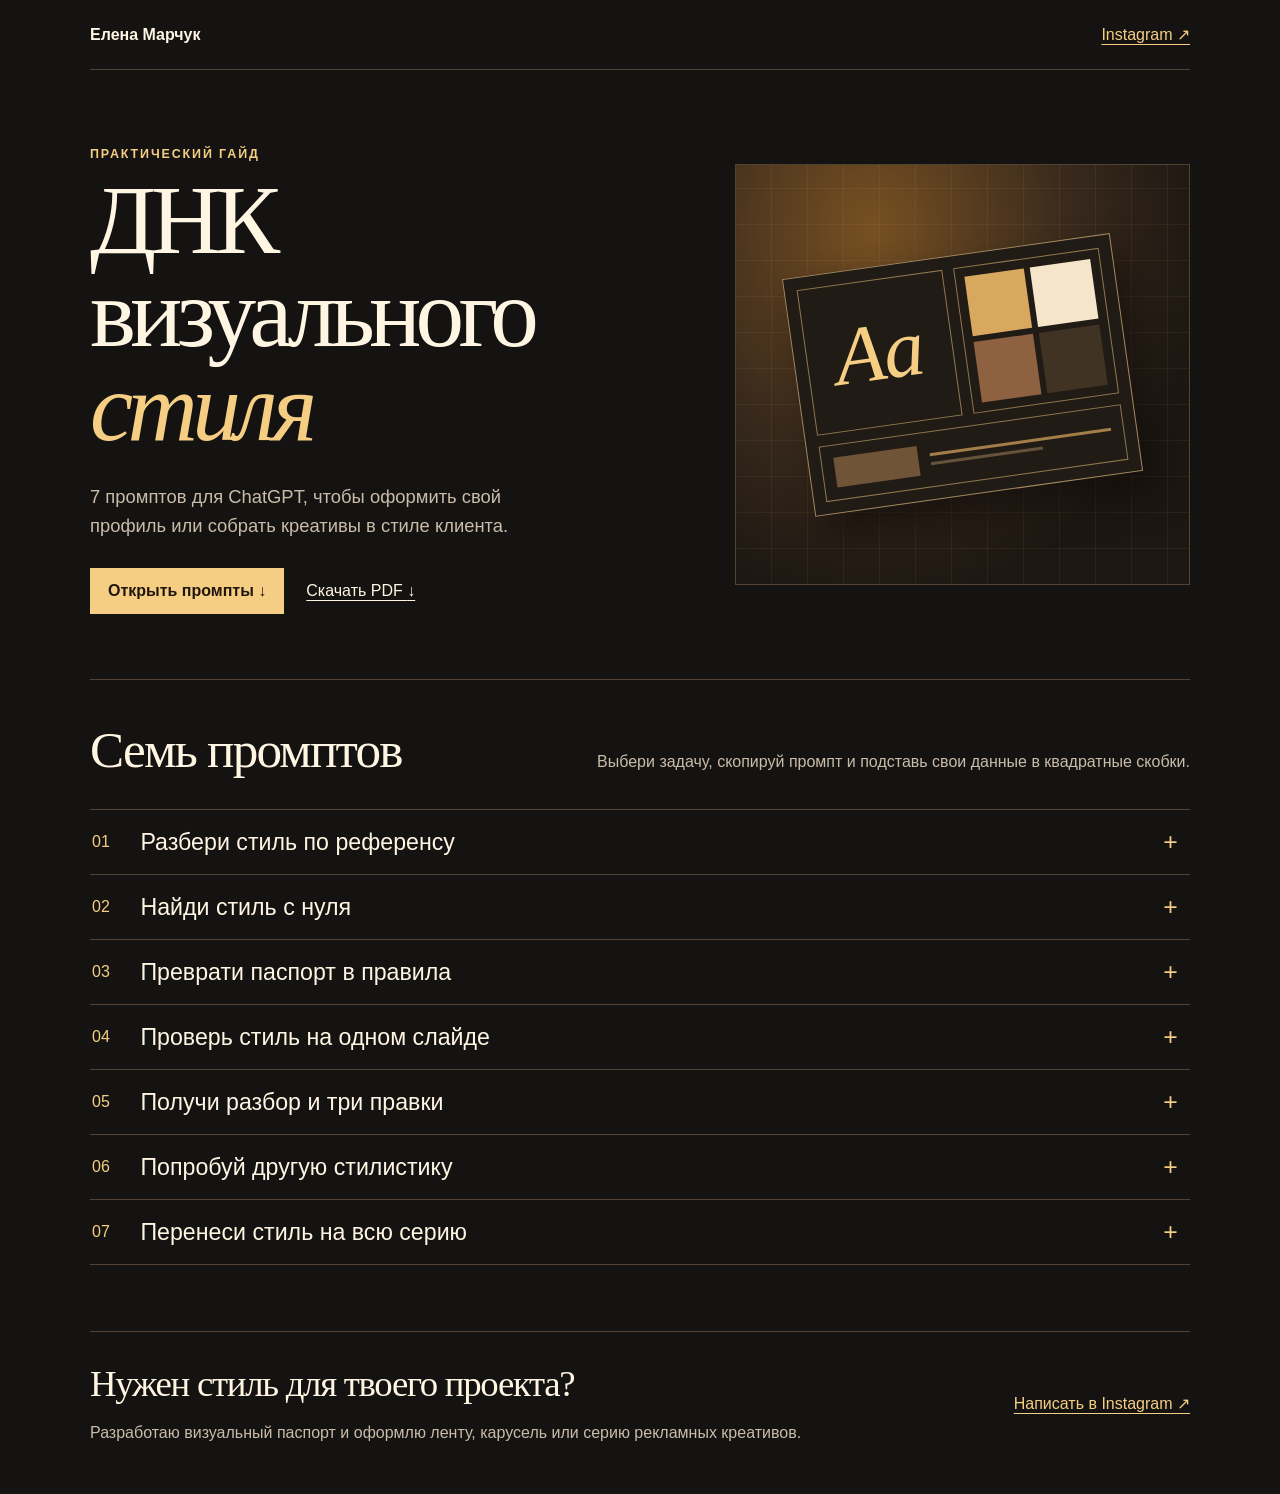
==== index.html @ 45b96600 "Publish visual style guide" ====
<!doctype html>
<html lang="ru">
<head>
  <meta charset="utf-8">
  <meta name="viewport" content="width=device-width, initial-scale=1">
  <meta name="theme-color" content="#151311">
  <meta name="description" content="Семь промптов Елены Марчук для работы с визуальным стилем в ChatGPT.">
  <title>ДНК визуального стиля · Елена Марчук</title>
  <link rel="stylesheet" href="styles.css">
  <script src="prompts.js" defer></script>
  <script src="guide.js" defer></script>
</head>
<body>
  <header class="masthead shell">
    <span class="author">Елена Марчук</span>
    <a class="profile" href="https://www.instagram.com/elena.marchuk.digital/">Instagram ↗</a>
  </header>
  <main>
    <section class="hero shell" aria-labelledby="title">
      <div>
        <p class="eyebrow">Практический гайд</p>
        <h1 id="title">ДНК визуального <em>стиля</em></h1>
        <p class="intro">7 промптов для ChatGPT, чтобы оформить свой профиль или собрать креативы в стиле клиента.</p>
        <div class="actions">
          <a class="primary" href="#prompts">Открыть промпты <span aria-hidden="true">↓</span></a>
          <a class="download" href="visual-dna-guide.pdf" download>Скачать PDF <span aria-hidden="true">↓</span></a>
        </div>
      </div>
      <div class="specimen" aria-hidden="true">
        <div class="sheet">
          <div class="type-sample">Аа</div>
          <div class="swatches"><i></i><i></i><i></i><i></i></div>
          <div class="composition"><i></i><i></i><i></i></div>
        </div>
      </div>
    </section>
    <section class="guide shell" id="prompts" aria-labelledby="guide-title">
      <div class="section-head">
        <h2 id="guide-title">Семь промптов</h2>
        <p>Выбери задачу, скопируй промпт и подставь свои данные в квадратные скобки.</p>
      </div>
      <div id="prompt-list"></div>
      <noscript><p><a href="visual-dna-guide.pdf">Открыть все семь промптов в PDF</a></p></noscript>
    </section>
  </main>
  <footer class="shell">
    <div>
      <h2>Нужен стиль для твоего проекта?</h2>
      <p>Разработаю визуальный паспорт и оформлю ленту, карусель или серию рекламных креативов.</p>
    </div>
    <a class="profile" href="https://www.instagram.com/elena.marchuk.digital/">Написать в Instagram ↗</a>
  </footer>
  <template id="prompt-template">
    <details>
      <summary><span class="number"></span><span class="prompt-title"></span><span class="toggle" aria-hidden="true"></span></summary>
      <div class="prompt-body">
        <p class="prompt-description"></p>
        <button type="button">Скопировать промпт</button>
        <span class="copy-status" role="status"></span>
        <pre></pre>
      </div>
    </details>
  </template>
</body>
</html>
---- styles.css ----
:root {
  color-scheme: dark;
  --ink: #151311;
  --cream: #fff5e3;
  --soft: #c9bca9;
  --gold: #f5ce83;
  --line: #514330;
  font-family: "Segoe UI", sans-serif;
  color: var(--cream);
  background: var(--ink);
}
* { box-sizing: border-box; }
body { margin: 0; }
a { color: inherit; text-underline-offset: .28em; }
a:focus-visible, button:focus-visible, summary:focus-visible { outline: 2px solid var(--gold); outline-offset: 4px; }
.shell { width: min(1100px, calc(100% - 40px)); margin-inline: auto; }
.masthead { display: flex; justify-content: space-between; align-items: center; gap: 16px; padding-block: 25px; border-bottom: 1px solid var(--line); }
.author { font-weight: 650; }
.profile { color: var(--gold); }
.hero { min-height: 520px; display: grid; grid-template-columns: 1.25fr 1fr; align-items: center; gap: clamp(24px, 6vw, 95px); padding-block: 65px; }
.eyebrow { color: var(--gold); font-size: .78rem; font-weight: 650; letter-spacing: .15em; text-transform: uppercase; }
h1, h2 { margin: 0; font-family: Georgia, serif; font-weight: 400; }
h1 { max-width: 700px; font-size: clamp(3.25rem, 7.6vw, 6.7rem); line-height: .96; letter-spacing: -.058em; }
h1 em { font-weight: inherit; color: var(--gold); }
.intro { max-width: 425px; margin-block: 28px; font-size: 1.15rem; line-height: 1.58; color: var(--soft); }
.actions { display: flex; flex-wrap: wrap; gap: 12px 22px; align-items: center; }
.primary, button { border: 1px solid var(--gold); background: var(--gold); color: #21170c; font: inherit; font-weight: 700; text-decoration: none; padding: 13px 17px; cursor: pointer; }
.primary:hover, button:hover { background: #ffe7b5; }
.download { padding-block: 12px; }
.specimen { position: relative; isolation: isolate; aspect-ratio: 1.08; display: grid; place-items: center; border: 1px solid var(--line); overflow: hidden; background: radial-gradient(ellipse at 30% 15%, #775022 0%, #38291c 45%, #1c1712 75%); }
.specimen::before { content: ""; position: absolute; inset: 0; z-index: -1; background: repeating-linear-gradient(0deg, transparent 0 35px, #ecc98e20 36px), repeating-linear-gradient(90deg, transparent 0 35px, #ecc98e20 36px); }
.sheet { display: grid; grid-template-columns: 1fr 1fr; gap: 11px; width: 73%; padding: 12px; background: #211b16; border: 1px solid #a4875d; transform: rotate(-8deg); box-shadow: 12px 22px 35px #100b09a0; }
.sheet > div { border: 1px solid #90774e; }
.type-sample { display: grid; place-items: center; aspect-ratio: 1; font: italic clamp(30px, 6.4vw, 88px)/1 Georgia, serif; color: var(--gold); }
.swatches { display: grid; grid-template: 1fr 1fr / 1fr 1fr; gap: 6px; padding: 9px; }
.swatches i { background: #d9a85f; }
.swatches i:nth-child(2) { background: #f5e6cb; }
.swatches i:nth-child(3) { background: #8e6240; }
.swatches i:nth-child(4) { background: #413324; }
.composition { grid-column: 1/-1; min-height: 56px; display: grid; grid-template-columns: 30% 1fr; grid-template-rows: 1fr 1fr; gap: 6px 12px; padding: 12px; }
.composition i { background: #a47e49; align-self: end; height: 3px; }
.composition i:first-child { height: 100%; grid-row: span 2; background: #705437; }
.composition i:last-child { align-self: start; width: 62%; background: #65523b; }
.guide { border-top: 1px solid var(--line); padding-block: 40px 66px; }
.section-head { display: flex; align-items: baseline; justify-content: space-between; flex-wrap: wrap; gap: 0 25px; margin-bottom: 18px; }
h2 { font-size: clamp(2rem, 4vw, 3.4rem); letter-spacing: -.035em; }
.section-head p, footer p { color: var(--soft); line-height: 1.55; }
details { border-bottom: 1px solid var(--line); }
details:first-child { border-top: 1px solid var(--line); }
summary { list-style: none; padding: 18px 2px; display: grid; grid-template-columns: 2.4rem 1fr 1.55rem; align-items: center; gap: 10px; cursor: pointer; }
summary::-webkit-details-marker { display: none; }
summary:hover .prompt-title { color: var(--gold); }
.number { color: var(--gold); font-variant-numeric: tabular-nums; }
.prompt-title { font-size: clamp(1.08rem, 2.5vw, 1.45rem); }
.toggle::before { content: "+"; color: var(--gold); font-size: 1.55rem; }
[open] .toggle::before { content: "−"; }
.prompt-body { padding: 0 0 22px 3rem; }
.prompt-description, .copy-status { color: var(--soft); }
.copy-status { display: inline-block; margin: .65rem; font-size: .9rem; }
pre { overflow-wrap: anywhere; white-space: pre-wrap; margin-bottom: 0; padding: clamp(14px, 3vw, 24px); border-left: 2px solid var(--gold); background: #231c15; font: inherit; line-height: 1.65; }
footer { display: flex; flex-wrap: wrap; justify-content: space-between; align-items: center; gap: 12px 24px; border-top: 1px solid var(--line); padding-block: 30px 48px; }
footer h2 { font-size: clamp(1.6rem, 3vw, 2.3rem); }
footer p { margin-bottom: 0; }
@media (max-width: 680px) {
  .hero { grid-template-columns: 1fr; min-height: auto; padding-block: 28px 34px; gap: 26px; }
  .specimen { aspect-ratio: 1.8; }
  .sheet { width: min(54%, 270px); transform: rotate(-7deg); }
  .type-sample { font-size: clamp(28px, 10vw, 60px); }
  .composition { min-height: 36px; padding: 7px; }
  .guide { padding-block: 28px 42px; }
  .prompt-body { padding-left: 0; }
}
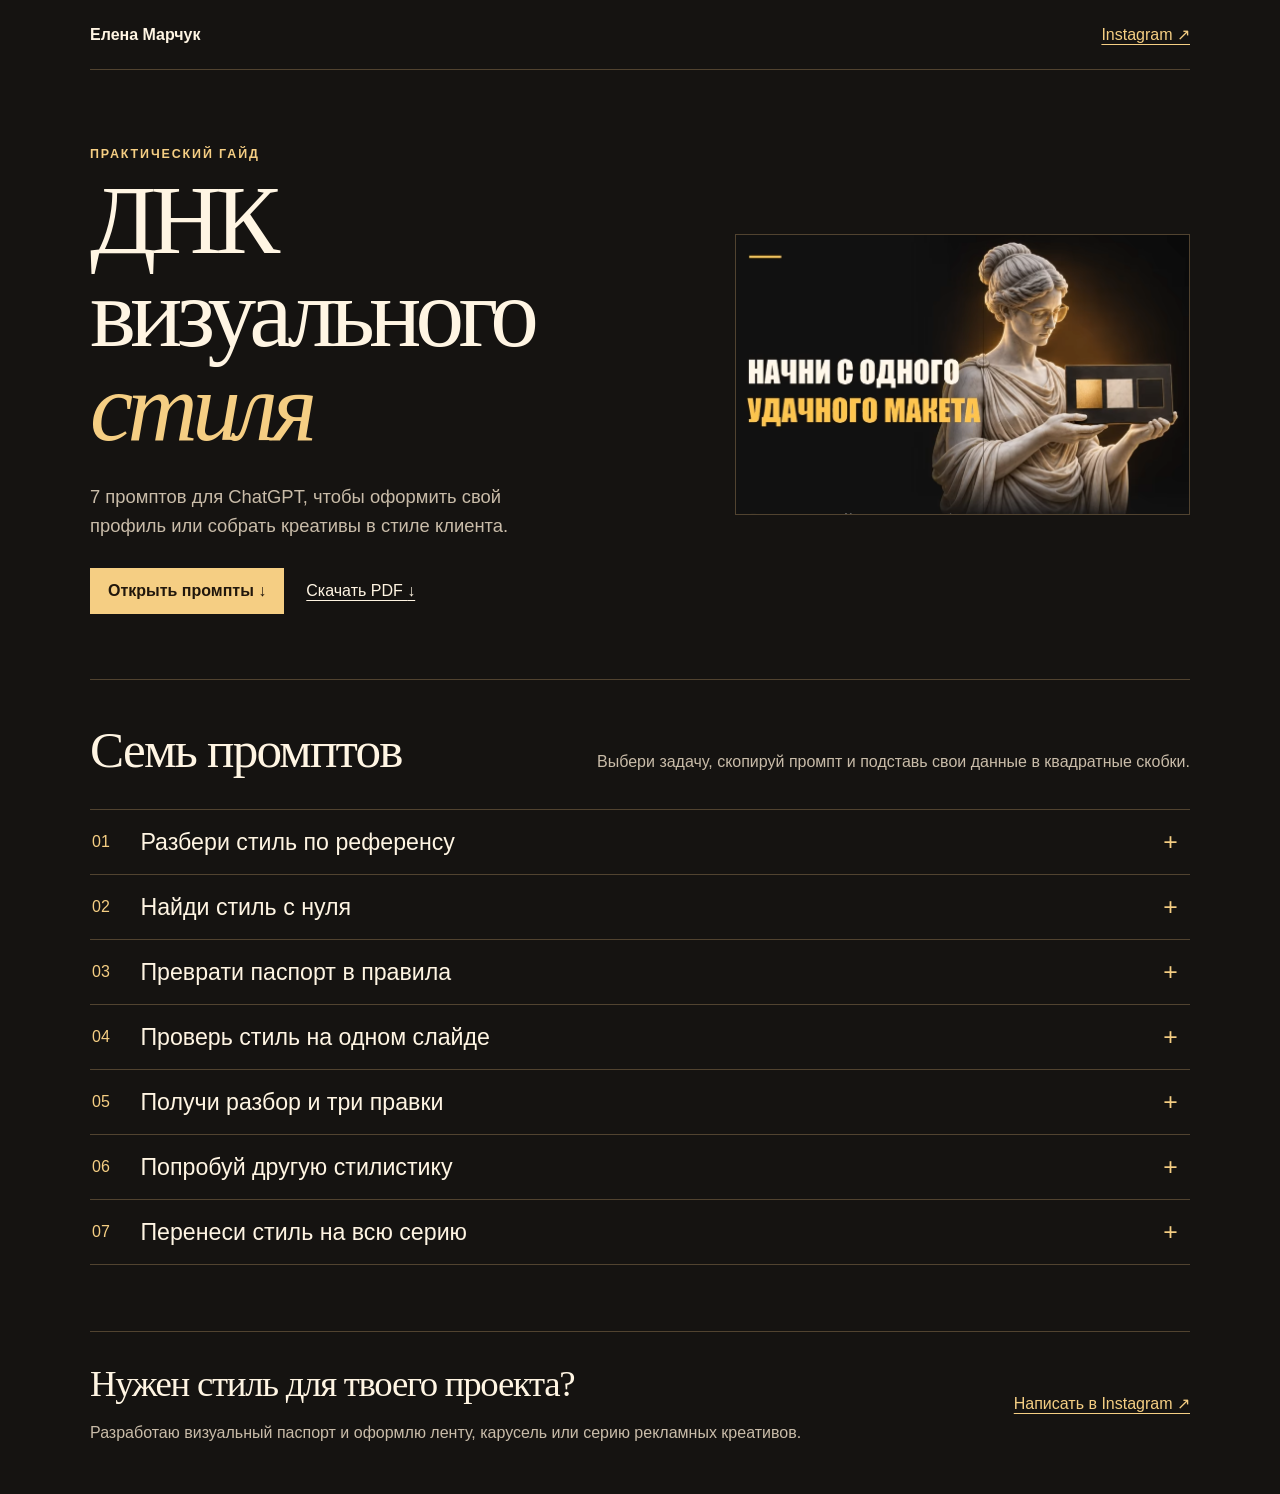
==== commit 8d5c9816: "Add original visual DNA slide to the landing page" ====
--- a/index.html
+++ b/index.html
@@ -26,13 +26,9 @@
           <a class="download" href="visual-dna-guide.pdf" download>Скачать PDF <span aria-hidden="true">↓</span></a>
         </div>
       </div>
-      <div class="specimen" aria-hidden="true">
-        <div class="sheet">
-          <div class="type-sample">Аа</div>
-          <div class="swatches"><i></i><i></i><i></i><i></i></div>
-          <div class="composition"><i></i><i></i><i></i></div>
-        </div>
-      </div>
+      <figure style="margin: 0;">
+        <img src="dna-style-slide.png" width="913" height="563" alt="Слайд «Начни с одного удачного макета». Мраморная статуя держит палитру из золотого, кремового и чёрного образцов." style="display: block; width: 100%; height: auto; border: 1px solid var(--line);">
+      </figure>
     </section>
     <section class="guide shell" id="prompts" aria-labelledby="guide-title">
       <div class="section-head">
@@ -62,4 +58,4 @@
     </details>
   </template>
 </body>
-</html>
+</html>
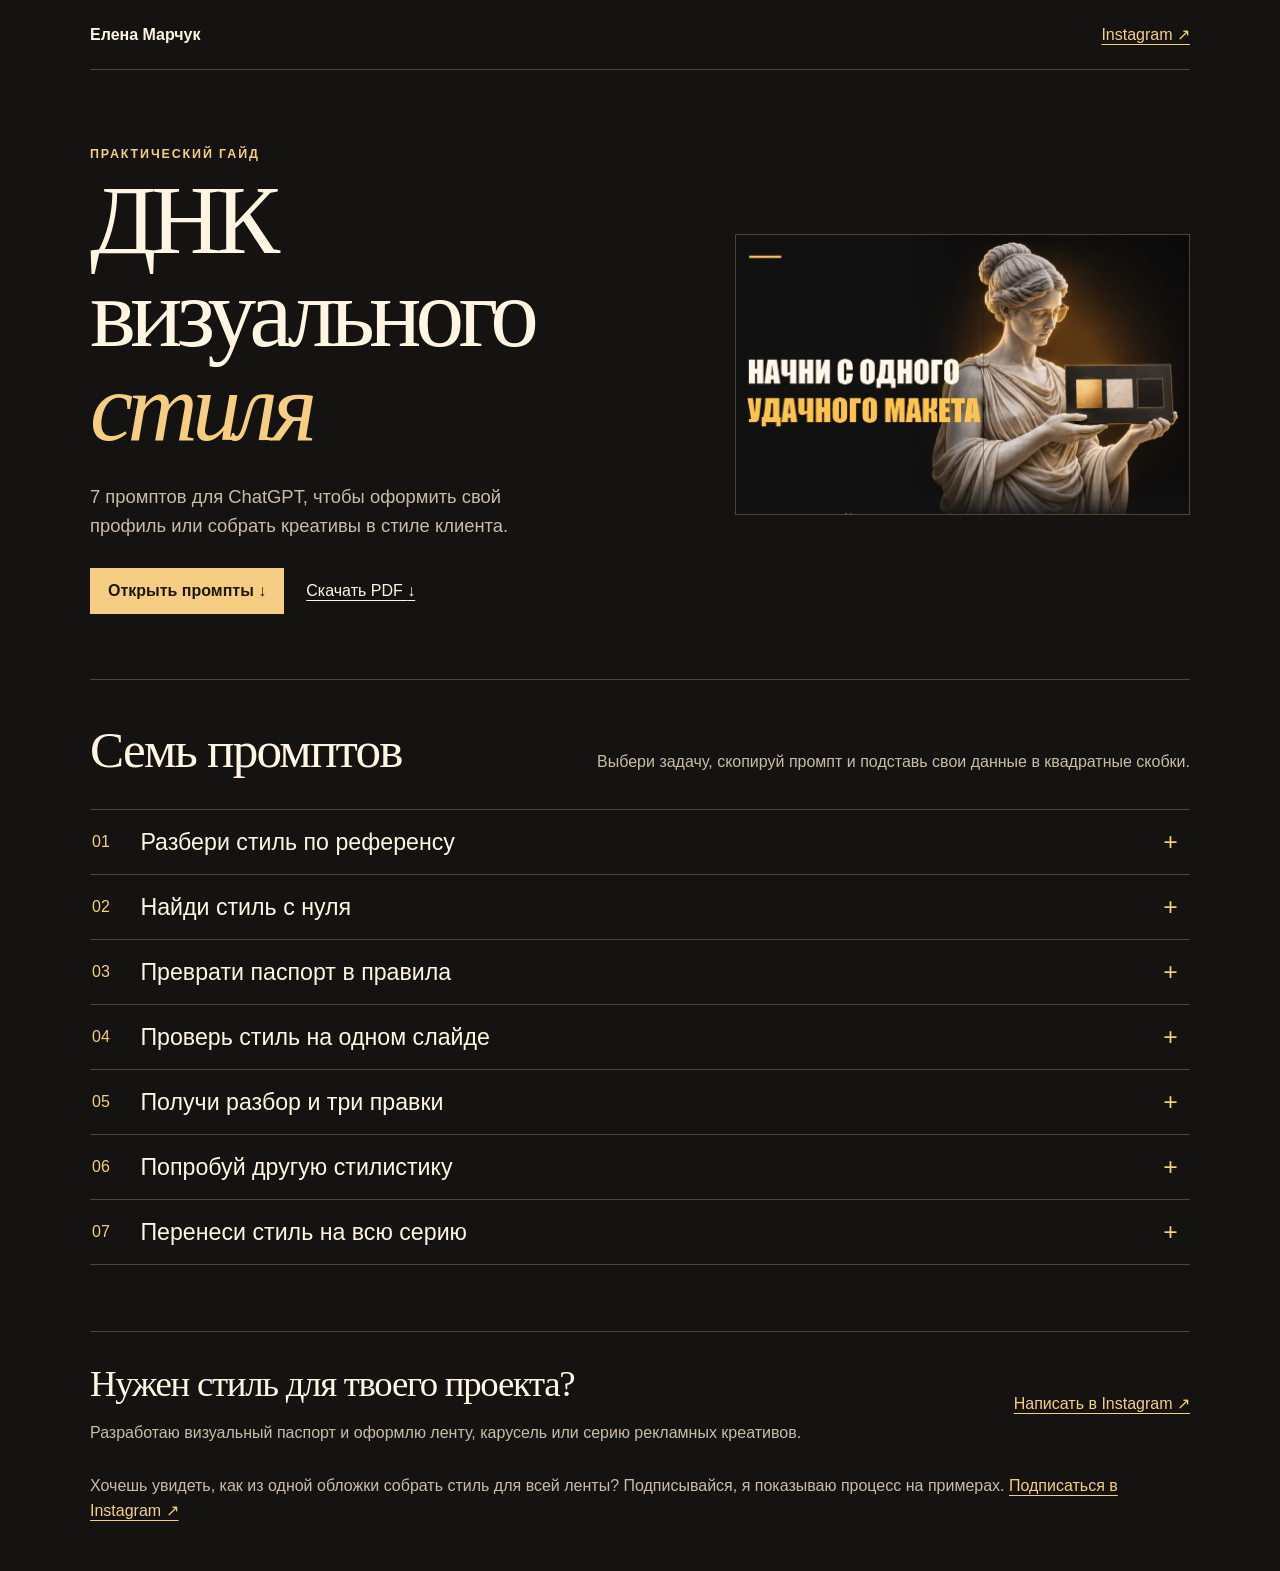
==== commit 55c89c1d: "Add Instagram follow invitations to both guides" ====
--- a/index.html
+++ b/index.html
@@ -45,6 +45,7 @@
       <p>Разработаю визуальный паспорт и оформлю ленту, карусель или серию рекламных креативов.</p>
     </div>
     <a class="profile" href="https://www.instagram.com/elena.marchuk.digital/">Написать в Instagram ↗</a>
+    <p style="flex-basis: 100%;">Хочешь увидеть, как из одной обложки собрать стиль для всей ленты? Подписывайся, я показываю процесс на примерах. <a class="profile" href="https://www.instagram.com/elena.marchuk.digital/">Подписаться в Instagram ↗</a></p>
   </footer>
   <template id="prompt-template">
     <details>
